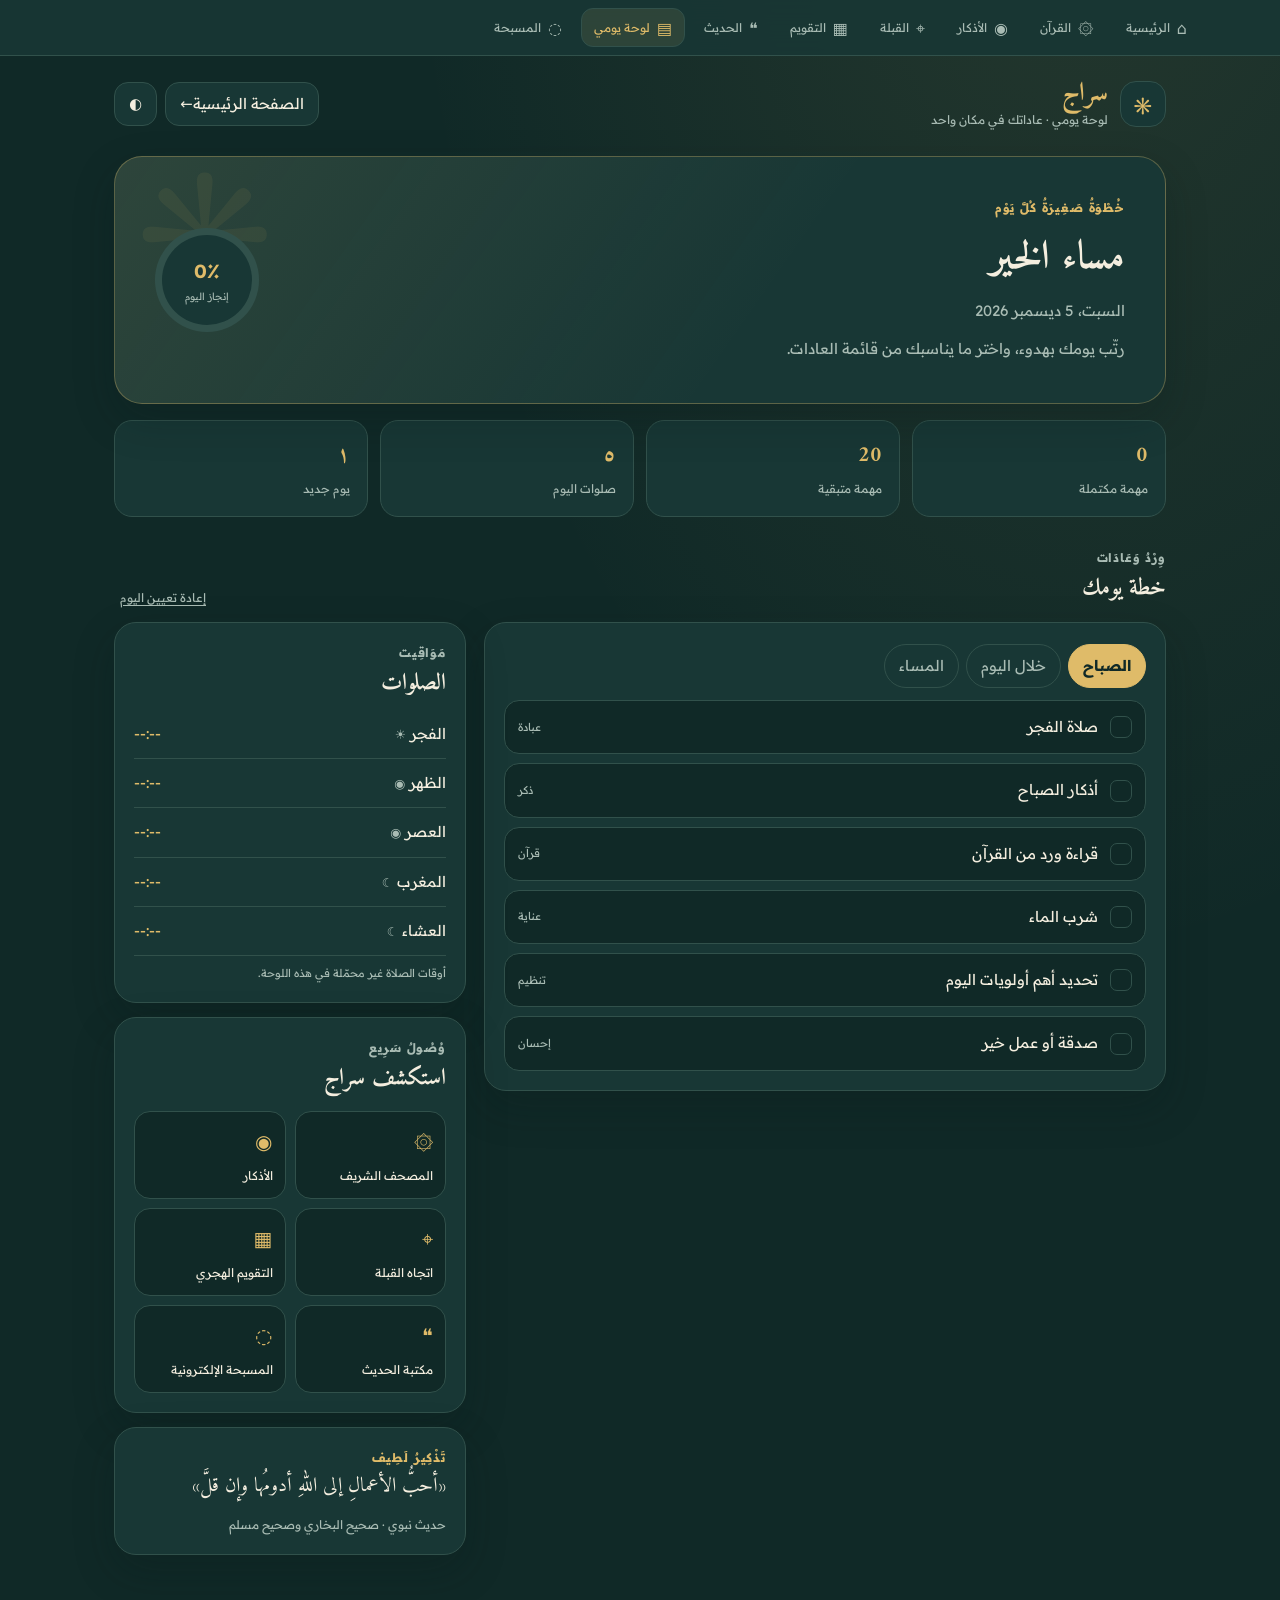
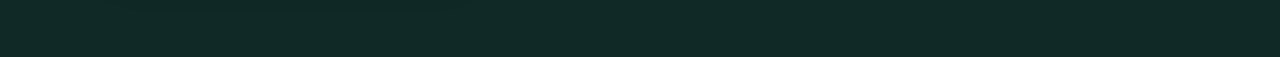
==== dashboard.html @ 0041d00b "Initial commit" ====
<!doctype html>
<html lang="ar" dir="rtl">
<head>
<meta charset="utf-8">
<meta name="viewport" content="width=device-width,initial-scale=1,viewport-fit=cover">
<meta name="theme-color" content="#102927">
<title>لوحة يومي · سراج</title>
<link rel="preconnect" href="https://fonts.googleapis.com">
<link href="https://fonts.googleapis.com/css2?family=Amiri:wght@400;700&family=Readex+Pro:wght@300;400;500;600;700&display=swap" rel="stylesheet">
<link rel="stylesheet" href="assets/css/dashboard.css">
<link rel="stylesheet" href="assets/css/site-nav.css">
<script src="assets/js/site-nav.js" defer></script>
</head>
<body>
<main class="wrap">
  <header class="topbar">
    <div class="brand"><div class="mark" aria-hidden="true">۞</div><div><h1>سراج</h1><p class="subtitle">لوحة يومي · عاداتك في مكان واحد</p></div></div>
    <div class="top-actions">
      <a class="back-link" href="index.html">الصفحة الرئيسية <span aria-hidden="true"> ←</span></a>
      <button class="icon-btn" id="theme" type="button" aria-label="تبديل المظهر">◐</button>
    </div>
  </header>

  <section class="hero" aria-labelledby="welcome">
    <div class="hero-content hero-row">
      <div>
        <p class="eyebrow">خُطْوَةٌ صَغِيرَةٌ كُلَّ يَوْم</p>
        <h2 id="welcome">أهلاً بك</h2>
        <p class="date" id="today"></p>
        <p class="muted" style="margin-top:12px">رتّب يومك بهدوء، واختر ما يناسبك من قائمة العادات.</p>
      </div>
      <div class="progress-ring" id="ring" role="progressbar" aria-label="إنجاز اليوم" aria-valuemin="0" aria-valuemax="100" aria-valuenow="0"><span><bdi id="percent">0%</bdi><small>إنجاز اليوم</small></span></div>
    </div>
  </section>

  <section class="stats" aria-label="ملخص اليوم">
    <div class="stat"><strong id="done-stat">0</strong><span>مهمة مكتملة</span></div>
    <div class="stat"><strong id="left-stat">0</strong><span>مهمة متبقية</span></div>
    <div class="stat"><strong>٥</strong><span>صلوات اليوم</span></div>
    <div class="stat"><strong id="streak-stat">١</strong><span>يوم جديد</span></div>
  </section>

  <div class="section-title"><div><p class="eyebrow">وِرْدٌ وَعَادَات</p><h2>خطة يومك</h2></div><button class="reset" id="reset" type="button">إعادة تعيين اليوم</button></div>
  <div class="layout">
    <section class="panel" aria-label="قائمة العادات اليومية">
      <div class="tabs" id="tabs" role="tablist" aria-label="فترات اليوم"></div>
      <div id="task-list" class="task-list" aria-live="polite"></div>
    </section>

    <aside class="side">
      <section class="panel">
        <div class="section-title" style="margin:0 0 6px"><div><p class="eyebrow">مَوَاقِيت</p><h2>الصلوات</h2></div></div>
        <div class="prayer"><span>الفجر <small>☀</small></span><time>--:--</time></div>
        <div class="prayer"><span>الظهر <small>◉</small></span><time>--:--</time></div>
        <div class="prayer"><span>العصر <small>◉</small></span><time>--:--</time></div>
        <div class="prayer"><span>المغرب <small>☾</small></span><time>--:--</time></div>
        <div class="prayer"><span>العشاء <small>☾</small></span><time>--:--</time></div>
        <p class="muted" style="font-size:11px;margin-top:8px">أوقات الصلاة غير محمّلة في هذه اللوحة.</p>
      </section>
      <section class="panel">
        <div class="section-title" style="margin:0 0 12px"><div><p class="eyebrow">وُصُولٌ سَرِيع</p><h2>استكشف سراج</h2></div></div>
        <div class="quick-grid">
          <a class="quick" href="index.html#quran"><b>۞</b><span>المصحف الشريف</span></a>
          <a class="quick" href="index.html#adhkar"><b>◉</b><span>الأذكار</span></a>
          <a class="quick" href="index.html#qibla"><b>⌖</b><span>اتجاه القبلة</span></a>
          <a class="quick" href="index.html#cal"><b>▦</b><span>التقويم الهجري</span></a>
          <a class="quick" href="index.html#hadith"><b>❝</b><span>مكتبة الحديث</span></a>
          <a class="quick" href="tasbih.html"><b>◌</b><span>المسبحة الإلكترونية</span></a>
        </div>
      </section>
      <section class="panel wide">
        <p class="eyebrow">تَذْكِيرٌ لَطِيف</p>
        <p class="quote">«أحبُّ الأعمالِ إلى اللهِ أدومُها وإن قلَّ»</p>
        <p class="quote-ref">حديث نبوي · صحيح البخاري وصحيح مسلم</p>
      </section>
    </aside>
  </div>
</main>
<div class="toast" id="toast" role="status" aria-live="polite"></div>
<script src="assets/js/dashboard.js" defer></script>
</body>
</html>
---- assets/css/dashboard.css ----
:root{color-scheme:dark;--bg:#102927;--surface:#183735;--surface2:#20413e;--ink:#f4eedf;--gold:#dfbb69;--muted:#a9bcb4;--line:#31514b;--glow:#dfbb691b;--shadow:0 16px 42px #071a183d;--green:#8bc5a1}
:root[data-theme=light]{color-scheme:light;--bg:#f4f0e5;--surface:#fffdf6;--surface2:#f0ead9;--ink:#203531;--gold:#85651f;--muted:#687b73;--line:#ded5bd;--glow:#85651f12;--shadow:0 16px 42px #604d2112;--green:#387b54}
*{box-sizing:border-box}
html{scroll-behavior:smooth}
body{margin:0;min-height:100vh;background:radial-gradient(ellipse at 85% -15%,var(--glow),transparent 45%),var(--bg);color:var(--ink);font:400 15px/1.75 'Readex Pro',system-ui,sans-serif;padding-bottom:48px}
button,a{font:inherit;color:inherit}
a{text-decoration:none}
button{cursor:pointer}
.wrap{width:min(1100px,100%);margin:auto;padding:22px 24px 54px}
.topbar{display:flex;align-items:center;justify-content:space-between;gap:14px;margin-bottom:26px}
.brand{display:flex;align-items:center;gap:12px}
.mark{display:grid;place-items:center;width:46px;height:46px;border:1px solid var(--line);border-radius:16px;color:var(--gold);font:30px/1 'Amiri',serif;background:var(--surface)}
h1,h2,h3,p{margin:0}
h1{font:700 26px 'Amiri',serif;color:var(--gold);line-height:1.2}
.subtitle,.muted{color:var(--muted)}
.subtitle{font-size:12px}
.top-actions{display:flex;gap:8px}
.icon-btn,.back-link{display:inline-flex;align-items:center;justify-content:center;min-height:42px;padding:8px 14px;border:1px solid var(--line);border-radius:14px;background:var(--surface);transition:.2s}
.icon-btn:hover,.back-link:hover,.task:hover{border-color:var(--gold);transform:translateY(-1px)}
.hero{position:relative;overflow:hidden;padding:clamp(22px,5vw,40px);border:1px solid #dfbb6955;border-radius:28px;background:linear-gradient(125deg,var(--glow),transparent 62%),var(--surface);box-shadow:var(--shadow)}
.hero:after{content:"۞";position:absolute;inset-inline-end:18px;top:-50px;color:var(--gold);font:220px/1 'Amiri',serif;opacity:.07;pointer-events:none}
.hero-content{position:relative;z-index:1}
.eyebrow{color:var(--gold);font-size:12px;font-weight:700;letter-spacing:.07em}
.hero h2{margin:5px 0;font:700 clamp(28px,5vw,40px) 'Amiri',serif}
.hero .date{margin-top:5px;color:var(--muted)}
.hero-row{display:flex;align-items:center;justify-content:space-between;gap:18px}
.progress-ring{flex:none;display:grid;place-items:center;width:104px;height:104px;border-radius:50%;background:conic-gradient(var(--gold) var(--progress,0%),var(--line) 0);position:relative}
.progress-ring:before{content:"";position:absolute;inset:7px;border-radius:50%;background:var(--surface)}
.progress-ring span{position:relative;text-align:center;font-size:19px;font-weight:700;color:var(--gold);direction:ltr}
.progress-ring small{display:block;color:var(--muted);font-size:10px;font-weight:400}
.stats{display:grid;grid-template-columns:repeat(4,1fr);gap:12px;margin:16px 0 30px}
.stat{padding:15px 17px;border:1px solid var(--line);border-radius:18px;background:var(--surface)}
.stat strong{display:block;font:700 22px 'Amiri',serif;color:var(--gold)}
.stat span{font-size:12px;color:var(--muted)}
.section-title{display:flex;align-items:end;justify-content:space-between;gap:10px;margin:28px 0 13px}
.section-title h2{font:700 23px 'Amiri',serif}
.section-title p{font-size:12px;color:var(--muted)}
.layout{display:grid;grid-template-columns:minmax(0,1.55fr) minmax(260px,.8fr);gap:18px;align-items:start}
.panel{padding:19px;border:1px solid var(--line);border-radius:22px;background:var(--surface);box-shadow:var(--shadow)}
.tabs{display:flex;gap:7px;overflow:auto;padding:2px 0 12px;scrollbar-width:none}
.tabs::-webkit-scrollbar{display:none}
.tab{flex:none;padding:8px 14px;border:1px solid var(--line);border-radius:999px;background:transparent;color:var(--muted)}
.tab[aria-selected=true]{border-color:var(--gold);background:var(--gold);color:var(--bg);font-weight:700}
.task-list{display:grid;gap:9px}
.task{width:100%;display:flex;align-items:center;gap:12px;text-align:right;padding:13px;border:1px solid var(--line);border-radius:15px;background:var(--bg);transition:.18s}
.check{flex:none;display:grid;place-items:center;width:22px;height:22px;border:1.5px solid var(--line);border-radius:7px;color:transparent;font-size:13px}
.task[aria-pressed=true] .check{background:var(--gold);border-color:var(--gold);color:var(--bg)}
.task[aria-pressed=true] .task-label{text-decoration:line-through;color:var(--muted)}
.task-label{flex:1}
.task-tag{font-size:11px;color:var(--muted);white-space:nowrap}
.task-tag.done{color:var(--green)}
.empty{padding:28px 12px;text-align:center;color:var(--muted)}
.side{display:grid;gap:14px}
.prayer{display:flex;align-items:center;justify-content:space-between;gap:8px;padding:11px 0;border-bottom:1px solid var(--line)}
.prayer:last-child{border-bottom:0}
.prayer time{font-variant-numeric:tabular-nums;color:var(--gold);direction:ltr}
.prayer small{color:var(--muted)}
.quick-grid{display:grid;grid-template-columns:repeat(2,1fr);gap:9px}
.quick{display:grid;gap:6px;min-height:84px;align-content:center;padding:12px;border:1px solid var(--line);border-radius:16px;background:var(--bg);transition:.2s}
.quick:hover{border-color:var(--gold);transform:translateY(-1px)}
.quick b{font-size:20px;color:var(--gold);font-weight:500}
.quick span{font-size:12px}
.quote{font:20px/1.9 'Amiri',serif;color:var(--ink)}
.quote-ref{margin-top:8px;color:var(--muted);font-size:12px}
.reset{border:0;background:transparent;color:var(--muted);font-size:12px;text-decoration:underline;text-underline-offset:3px}
.toast{position:fixed;inset:auto 16px calc(18px + env(safe-area-inset-bottom)) 16px;margin:auto;width:max-content;max-width:calc(100% - 32px);padding:10px 16px;border:1px solid var(--line);border-radius:13px;background:var(--surface2);box-shadow:var(--shadow);opacity:0;transform:translateY(10px);pointer-events:none;transition:.2s}
.toast.show{opacity:1;transform:translateY(0)}
@media(max-width:760px){.wrap{padding:17px 15px 36px}.layout{grid-template-columns:1fr}.side{grid-template-columns:repeat(2,minmax(0,1fr))}.side .wide{grid-column:1/-1}.stats{grid-template-columns:repeat(2,1fr)}}
@media(max-width:430px){.hero-row{align-items:flex-start}.progress-ring{width:82px;height:82px}.progress-ring:before{inset:6px}.side{grid-template-columns:1fr}.side .wide{grid-column:auto}.task-tag{font-size:10px}.panel{padding:14px}}
@media(prefers-reduced-motion:reduce){*,*:before,*:after{scroll-behavior:auto!important;transition:none!important}}
---- assets/css/site-nav.css ----
.site-nav{position:sticky;top:0;z-index:20;width:100%;display:flex;justify-content:center;padding:8px 14px;background:color-mix(in srgb,var(--card,var(--surface,#183735)) 92%,transparent);border-bottom:1px solid var(--line,#31514b);backdrop-filter:blur(16px)}
.site-nav__items{width:min(1120px,100%);display:flex;align-items:center;gap:6px;overflow-x:auto;scrollbar-width:none}
.site-nav__items::-webkit-scrollbar{display:none}
.site-nav a{flex:none;display:inline-flex;align-items:center;gap:7px;padding:8px 12px;border:1px solid transparent;border-radius:12px;color:var(--mut,var(--muted,#a9bcb4));font-size:12px;white-space:nowrap;transition:background .18s ease,color .18s ease,border-color .18s ease}
.site-nav a:hover,.site-nav a[aria-current=page]{color:var(--gold,#dfbb69);border-color:var(--line,#31514b);background:var(--glow,#dfbb691b)}
.site-nav__icon{font-size:16px;line-height:1}
.site-nav a:focus-visible{outline:2px solid var(--gold,#dfbb69);outline-offset:2px}
@media(max-width:600px){.site-nav{padding:7px 8px}.site-nav__items{justify-content:flex-start}.site-nav a{padding:8px 10px}}
@media(prefers-reduced-motion:reduce){.site-nav a{transition:none}}
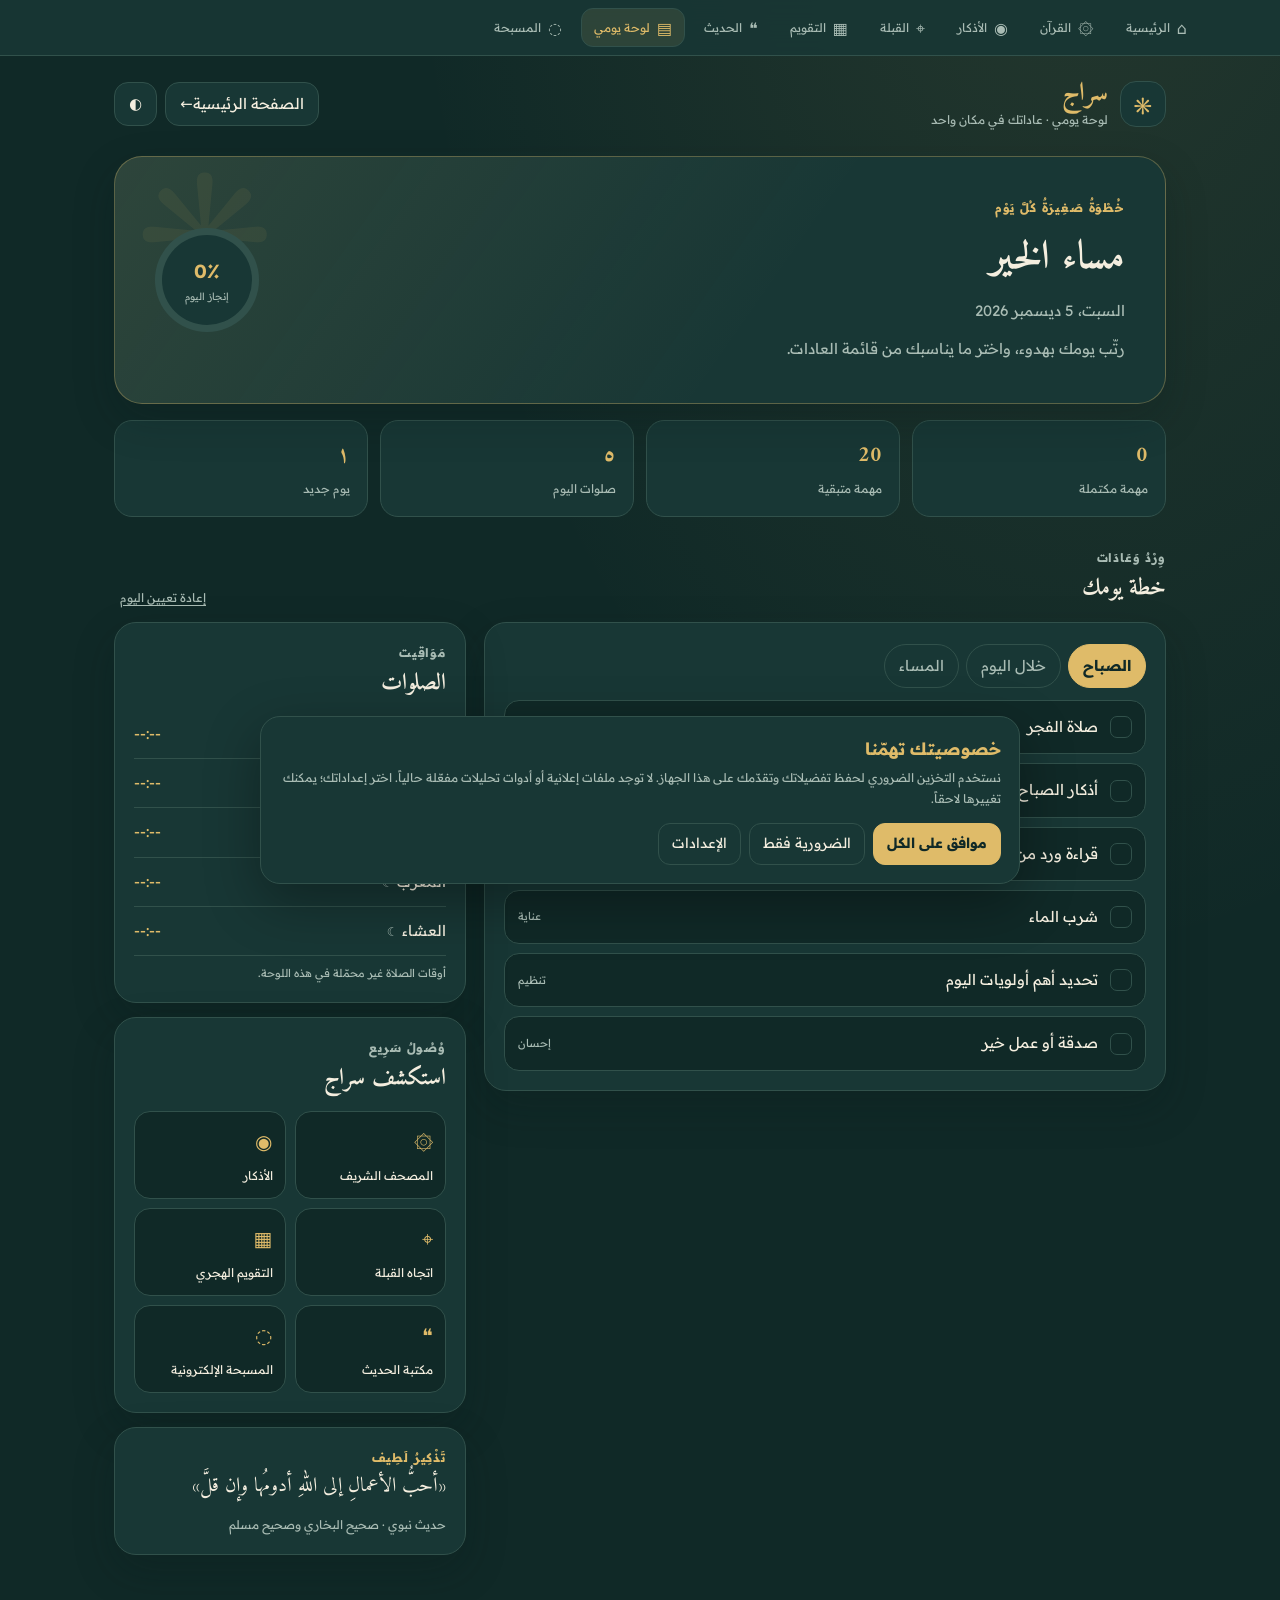
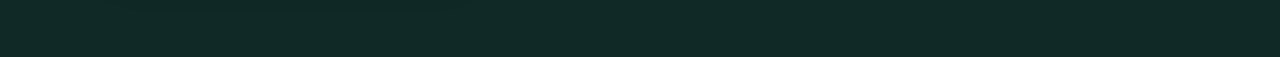
==== commit 5e6e7036: "Initial commit" ====
--- a/dashboard.html
+++ b/dashboard.html
@@ -4,12 +4,27 @@
 <meta charset="utf-8">
 <meta name="viewport" content="width=device-width,initial-scale=1,viewport-fit=cover">
 <meta name="theme-color" content="#102927">
-<title>لوحة يومي · سراج</title>
+<meta name="description" content="نظّم وردك وعاداتك اليومية مع لوحة سراج الإسلامية، وتابع إنجازك اليومي بخطوات بسيطة.">
+<meta name="robots" content="index,follow,max-image-preview:large">
+<link rel="canonical" href="https://siraj-islamic.vercel.app/dashboard.html">
+<link rel="icon" type="image/svg+xml" href="assets/favicon.svg">
+<meta property="og:type" content="website">
+<meta property="og:site_name" content="سراج إسلامي | Siraj Islamic">
+<meta property="og:title" content="لوحة يومي · سراج إسلامي">
+<meta property="og:description" content="نظّم وردك وعاداتك اليومية وتابع إنجازك مع سراج.">
+<meta property="og:url" content="https://siraj-islamic.vercel.app/dashboard.html">
+<meta property="og:locale" content="ar_TN">
+<meta name="twitter:card" content="summary">
+<meta name="twitter:title" content="لوحة يومي · سراج إسلامي">
+<meta name="twitter:description" content="نظّم وردك وعاداتك اليومية وتابع إنجازك مع سراج.">
 <link rel="preconnect" href="https://fonts.googleapis.com">
 <link href="https://fonts.googleapis.com/css2?family=Amiri:wght@400;700&family=Readex+Pro:wght@300;400;500;600;700&display=swap" rel="stylesheet">
 <link rel="stylesheet" href="assets/css/dashboard.css">
 <link rel="stylesheet" href="assets/css/site-nav.css">
+<link rel="stylesheet" href="assets/css/cookie-consent.css">
 <script src="assets/js/site-nav.js" defer></script>
+<script src="assets/js/cookie-consent.js" defer></script>
+<title>لوحة يومي · سراج إسلامي</title>
 </head>
 <body>
 <main class="wrap">
--- a/assets/css/cookie-consent.css
+++ b/assets/css/cookie-consent.css
@@ -0,0 +1,18 @@
+.cookie-consent{position:fixed;z-index:100;inset:auto 16px calc(16px + env(safe-area-inset-bottom,0px));margin-inline:auto;width:min(760px,calc(100% - 32px));padding:18px;border:1px solid var(--line,#31514b);border-radius:20px;background:var(--card,var(--surface,#183735));color:var(--ink,#f4eedf);box-shadow:0 18px 55px #0005;font:14px/1.7 'Readex Pro',system-ui,sans-serif}
+.cookie-consent[hidden],.cookie-consent__settings[hidden]{display:none}
+body.has-bottom-nav .cookie-consent{bottom:calc(88px + env(safe-area-inset-bottom,0px))}
+.cookie-consent__heading{margin:0 0 5px;color:var(--gold,#dfbb69);font-size:17px}
+.cookie-consent__copy{margin:0;color:var(--mut,var(--muted,#a9bcb4));font-size:12px}
+.cookie-consent__actions{display:flex;flex-wrap:wrap;gap:8px;margin-top:14px}
+.cookie-consent button{min-height:40px;padding:8px 13px;border:1px solid var(--line,#31514b);border-radius:12px;background:transparent;color:inherit;font:inherit;cursor:pointer}
+.cookie-consent button:hover,.cookie-consent button:focus-visible{border-color:var(--gold,#dfbb69);outline-color:var(--gold,#dfbb69)}
+.cookie-consent button[data-cookie-accept]{border-color:var(--gold,#dfbb69);background:var(--gold,#dfbb69);color:var(--bg,#102927);font-weight:700}
+.cookie-consent__settings{margin-top:12px;padding-top:12px;border-top:1px solid var(--line,#31514b)}
+.cookie-consent__settings p{margin:0 0 8px;color:var(--mut,var(--muted,#a9bcb4));font-size:12px}
+.cookie-consent__settings label{display:flex;align-items:center;gap:8px}
+.cookie-consent__settings input{width:auto;accent-color:var(--gold,#dfbb69)}
+.cookie-consent__reopen{position:fixed;z-index:19;inset:auto 12px calc(12px + env(safe-area-inset-bottom,0px)) auto;width:42px;height:42px;border:1px solid var(--line,#31514b);border-radius:50%;background:var(--card,var(--surface,#183735));color:var(--gold,#dfbb69);font-size:18px;cursor:pointer}
+body.has-bottom-nav .cookie-consent__reopen{bottom:calc(84px + env(safe-area-inset-bottom,0px))}
+.cookie-consent__reopen:focus-visible{outline:2px solid var(--gold,#dfbb69);outline-offset:2px}
+@media(max-width:480px){.cookie-consent{inset-inline:10px;width:auto;padding:15px}.cookie-consent__actions button{flex:1}}
+@media(prefers-reduced-motion:reduce){.cookie-consent *{scroll-behavior:auto!important}}
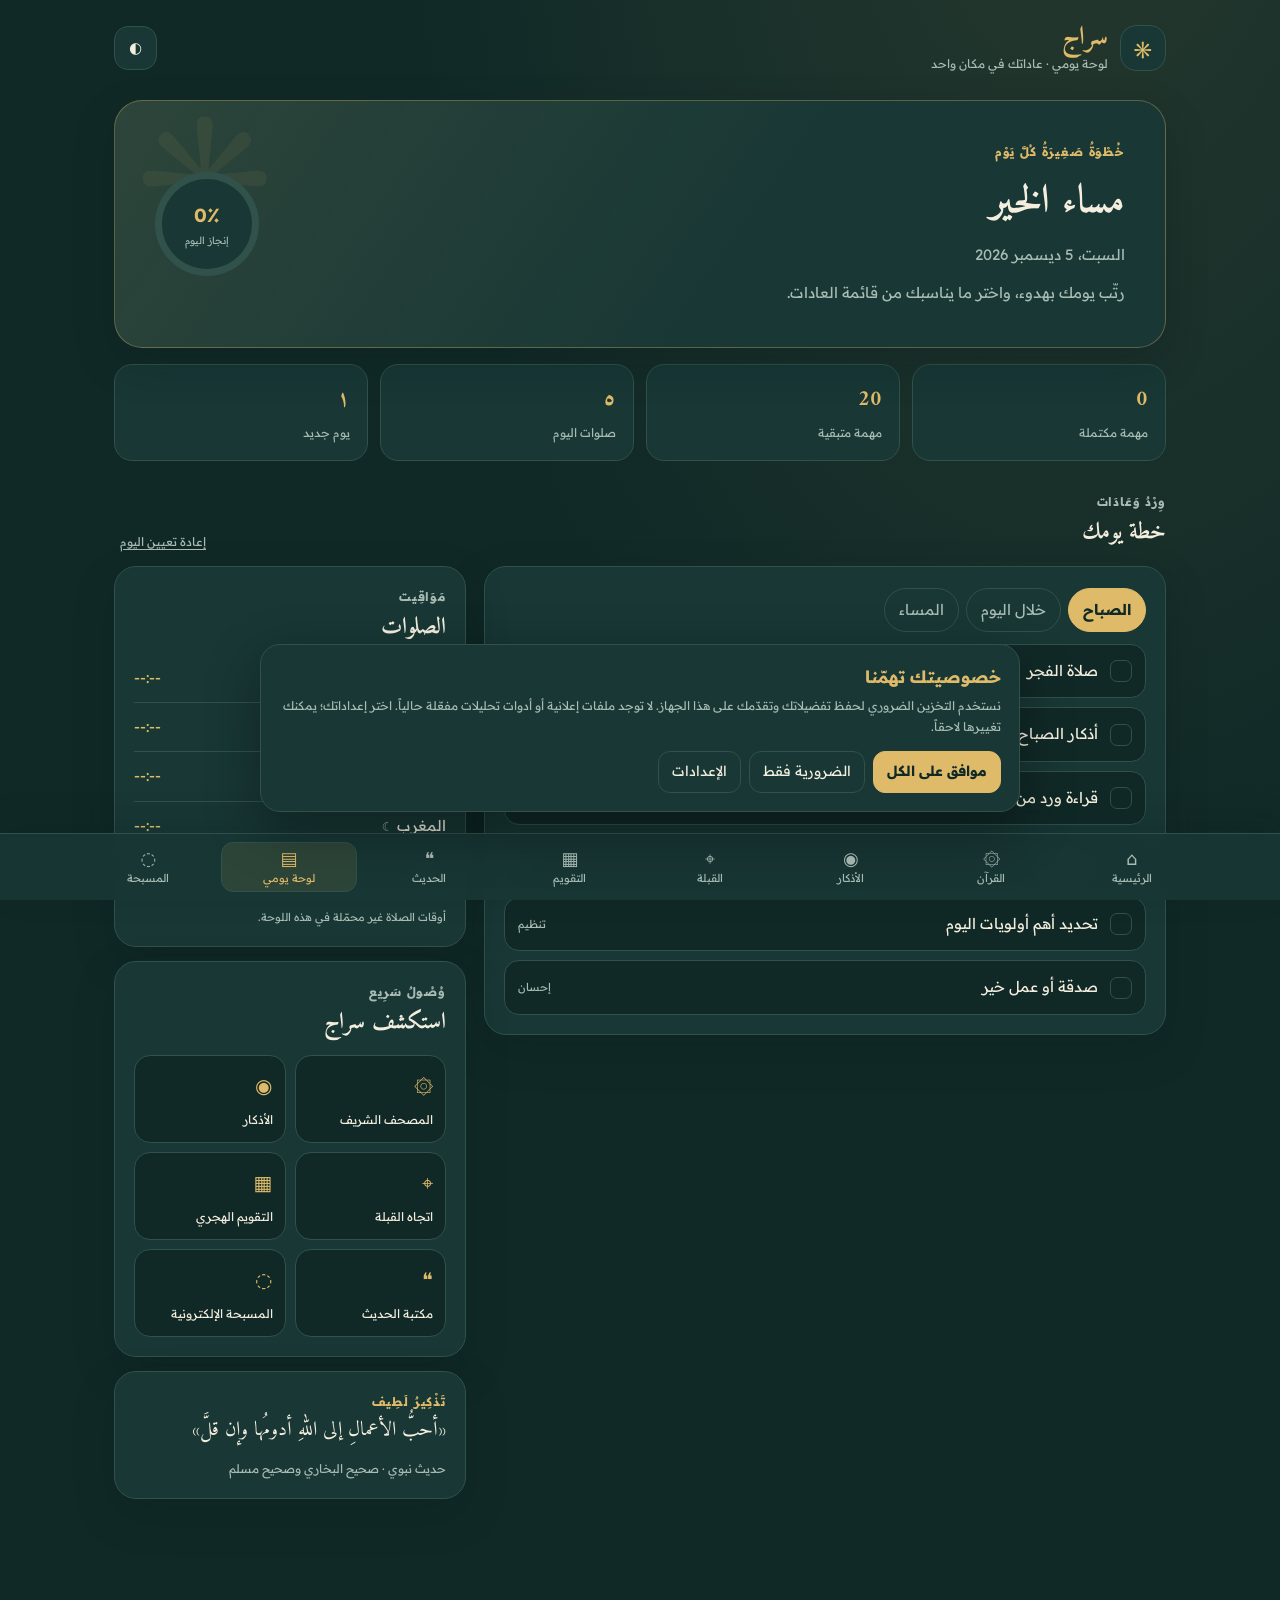
==== commit b2ff08bd: "Initial commit" ====
--- a/dashboard.html
+++ b/dashboard.html
@@ -31,7 +31,6 @@
   <header class="topbar">
     <div class="brand"><div class="mark" aria-hidden="true">۞</div><div><h1>سراج</h1><p class="subtitle">لوحة يومي · عاداتك في مكان واحد</p></div></div>
     <div class="top-actions">
-      <a class="back-link" href="index.html">الصفحة الرئيسية <span aria-hidden="true"> ←</span></a>
       <button class="icon-btn" id="theme" type="button" aria-label="تبديل المظهر">◐</button>
     </div>
   </header>
--- a/assets/css/site-nav.css
+++ b/assets/css/site-nav.css
@@ -1,9 +1,10 @@
-.site-nav{position:sticky;top:0;z-index:20;width:100%;display:flex;justify-content:center;padding:8px 14px;background:color-mix(in srgb,var(--card,var(--surface,#183735)) 92%,transparent);border-bottom:1px solid var(--line,#31514b);backdrop-filter:blur(16px)}
-.site-nav__items{width:min(1120px,100%);display:flex;align-items:center;gap:6px;overflow-x:auto;scrollbar-width:none}
+.site-nav{position:fixed;inset:auto 0 0;z-index:90;width:100%;display:flex;justify-content:center;padding:8px 14px calc(8px + env(safe-area-inset-bottom,0px));background:color-mix(in srgb,var(--card,var(--surface,#183735)) 94%,transparent);border-top:1px solid var(--line,#31514b);box-shadow:0 -10px 35px #06191822;backdrop-filter:blur(18px)}
+.site-nav__items{width:min(1120px,100%);display:flex;align-items:stretch;justify-content:space-between;gap:4px;overflow-x:auto;scrollbar-width:none}
 .site-nav__items::-webkit-scrollbar{display:none}
-.site-nav a{flex:none;display:inline-flex;align-items:center;gap:7px;padding:8px 12px;border:1px solid transparent;border-radius:12px;color:var(--mut,var(--muted,#a9bcb4));font-size:12px;white-space:nowrap;transition:background .18s ease,color .18s ease,border-color .18s ease}
+.site-nav a{flex:1;min-width:76px;display:inline-flex;flex-direction:column;align-items:center;justify-content:center;gap:2px;padding:5px 8px;border:1px solid transparent;border-radius:12px;color:var(--mut,var(--muted,#a9bcb4));font-size:11px;line-height:1.35;white-space:nowrap;text-decoration:none;transition:background .18s ease,color .18s ease,border-color .18s ease}
 .site-nav a:hover,.site-nav a[aria-current=page]{color:var(--gold,#dfbb69);border-color:var(--line,#31514b);background:var(--glow,#dfbb691b)}
-.site-nav__icon{font-size:16px;line-height:1}
+.site-nav__icon{font-size:18px;line-height:1.2}
 .site-nav a:focus-visible{outline:2px solid var(--gold,#dfbb69);outline-offset:2px}
-@media(max-width:600px){.site-nav{padding:7px 8px}.site-nav__items{justify-content:flex-start}.site-nav a{padding:8px 10px}}
+body{padding-bottom:calc(78px + env(safe-area-inset-bottom,0px))}
+@media(max-width:600px){.site-nav{padding:6px 5px calc(6px + env(safe-area-inset-bottom,0px))}.site-nav__items{justify-content:flex-start}.site-nav a{flex:1;min-width:67px;padding:5px 3px;font-size:10px}}
 @media(prefers-reduced-motion:reduce){.site-nav a{transition:none}}
--- a/assets/css/cookie-consent.css
+++ b/assets/css/cookie-consent.css
@@ -11,7 +11,7 @@
 .cookie-consent__settings p{margin:0 0 8px;color:var(--mut,var(--muted,#a9bcb4));font-size:12px}
 .cookie-consent__settings label{display:flex;align-items:center;gap:8px}
 .cookie-consent__settings input{width:auto;accent-color:var(--gold,#dfbb69)}
-.cookie-consent__reopen{position:fixed;z-index:19;inset:auto 12px calc(12px + env(safe-area-inset-bottom,0px)) auto;width:42px;height:42px;border:1px solid var(--line,#31514b);border-radius:50%;background:var(--card,var(--surface,#183735));color:var(--gold,#dfbb69);font-size:18px;cursor:pointer}
+.cookie-consent__reopen{position:fixed;z-index:89;inset:auto 12px calc(86px + env(safe-area-inset-bottom,0px)) auto;width:42px;height:42px;border:1px solid var(--line,#31514b);border-radius:50%;background:var(--card,var(--surface,#183735));color:var(--gold,#dfbb69);font-size:18px;cursor:pointer}
 body.has-bottom-nav .cookie-consent__reopen{bottom:calc(84px + env(safe-area-inset-bottom,0px))}
 .cookie-consent__reopen:focus-visible{outline:2px solid var(--gold,#dfbb69);outline-offset:2px}
 @media(max-width:480px){.cookie-consent{inset-inline:10px;width:auto;padding:15px}.cookie-consent__actions button{flex:1}}
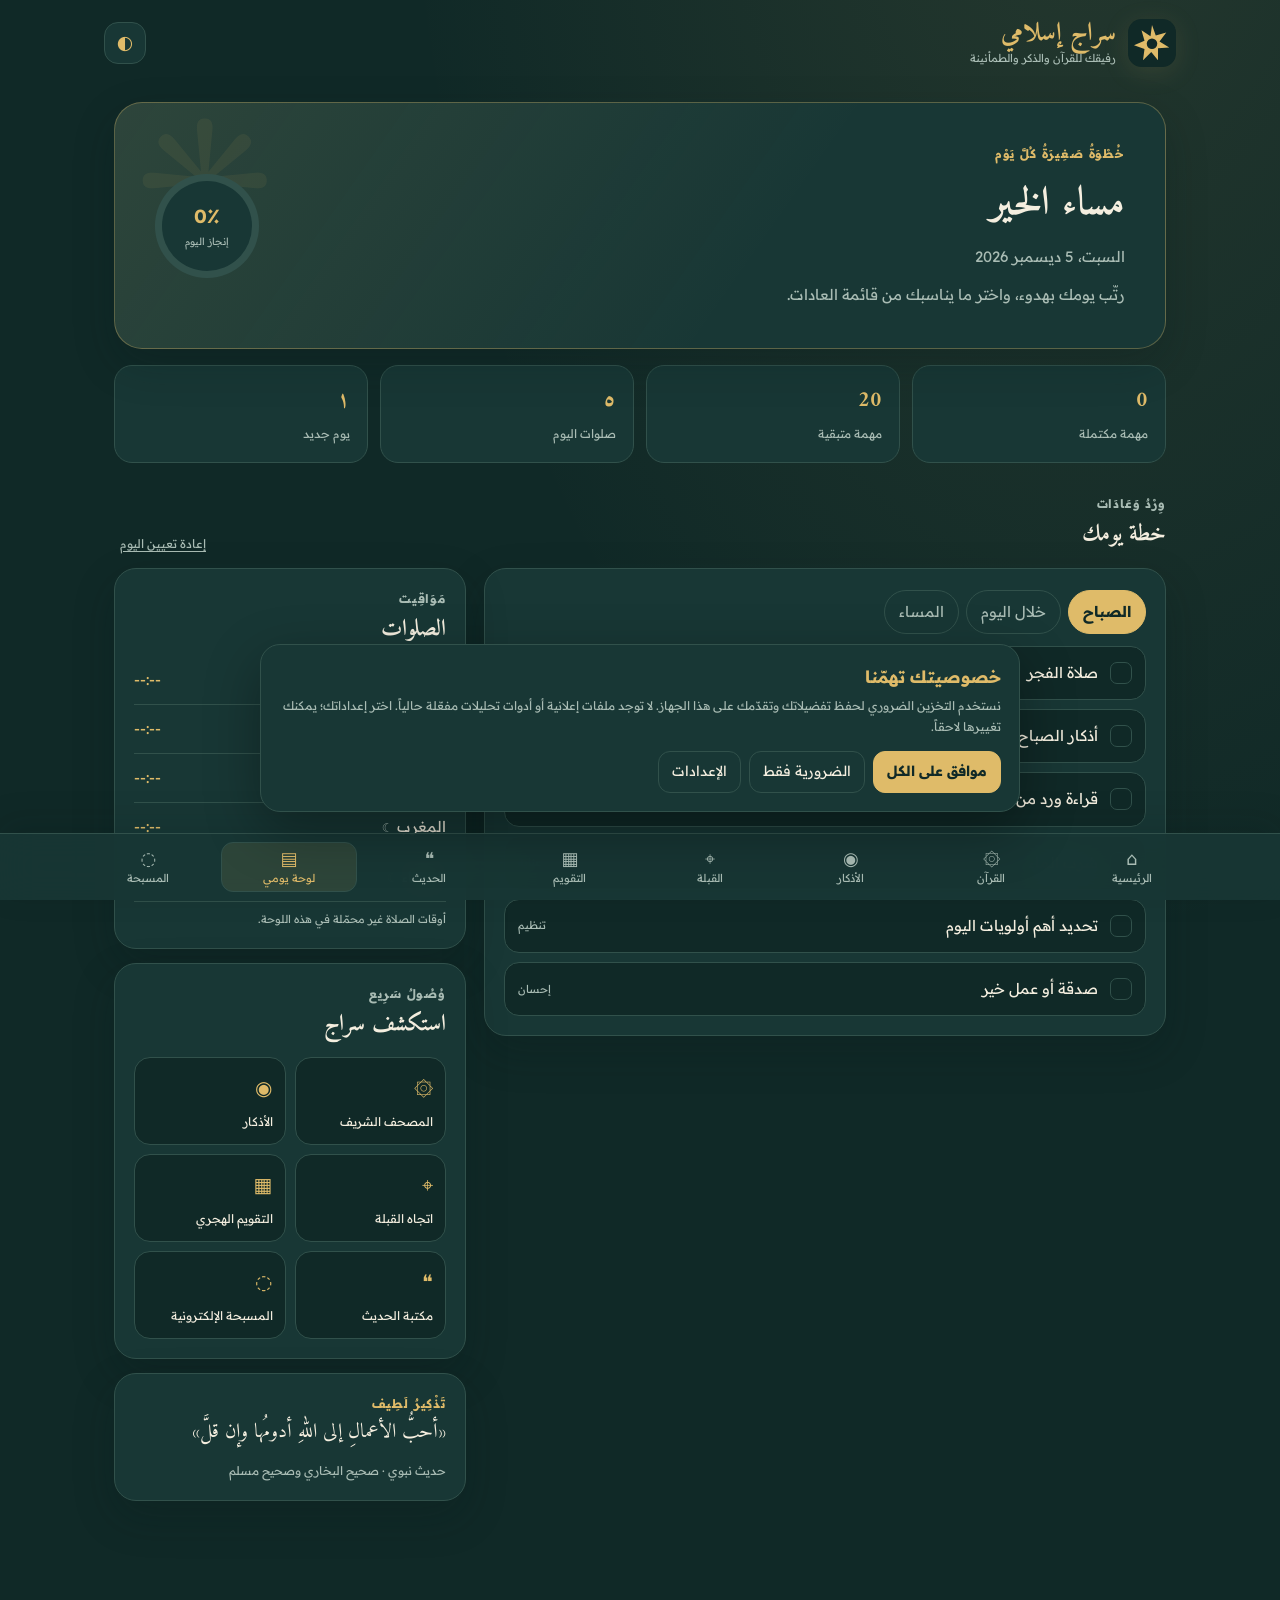
==== commit 14729211: "Initial commit" ====
--- a/dashboard.html
+++ b/dashboard.html
@@ -20,21 +20,16 @@
 <link rel="preconnect" href="https://fonts.googleapis.com">
 <link href="https://fonts.googleapis.com/css2?family=Amiri:wght@400;700&family=Readex+Pro:wght@300;400;500;600;700&display=swap" rel="stylesheet">
 <link rel="stylesheet" href="assets/css/dashboard.css">
+<link rel="stylesheet" href="assets/css/site-header.css">
 <link rel="stylesheet" href="assets/css/site-nav.css">
 <link rel="stylesheet" href="assets/css/cookie-consent.css">
+<script src="assets/js/site-header.js" defer></script>
 <script src="assets/js/site-nav.js" defer></script>
 <script src="assets/js/cookie-consent.js" defer></script>
 <title>لوحة يومي · سراج إسلامي</title>
 </head>
 <body>
 <main class="wrap">
-  <header class="topbar">
-    <div class="brand"><div class="mark" aria-hidden="true">۞</div><div><h1>سراج</h1><p class="subtitle">لوحة يومي · عاداتك في مكان واحد</p></div></div>
-    <div class="top-actions">
-      <button class="icon-btn" id="theme" type="button" aria-label="تبديل المظهر">◐</button>
-    </div>
-  </header>
-
   <section class="hero" aria-labelledby="welcome">
     <div class="hero-content hero-row">
       <div>
--- a/assets/css/site-header.css
+++ b/assets/css/site-header.css
@@ -0,0 +1,12 @@
+.site-header{width:min(1120px,100%);margin:0 auto;padding:18px 24px 12px;display:flex;align-items:center;justify-content:space-between;gap:14px}
+.site-header__brand{min-width:0;display:inline-flex;align-items:center;gap:12px;color:var(--ink,#f4eedf);text-decoration:none}
+.site-header__logo{width:48px;height:48px;flex:none;display:block;filter:drop-shadow(0 5px 12px var(--glow,#dfbb691b))}
+.site-header__words{display:grid;gap:1px}
+.site-header__title{font:700 26px/1.2 'Amiri',serif;color:var(--gold,#dfbb69)}
+.site-header__tagline{font:400 11px/1.6 'Readex Pro',system-ui,sans-serif;color:var(--mut,var(--muted,#a9bcb4))}
+.site-header__actions{display:flex;align-items:center;gap:9px}
+.site-header__theme{width:42px;height:42px;display:grid;place-items:center;border:1px solid var(--line,#31514b);border-radius:14px;background:var(--card,var(--surface,#183735));color:var(--gold,#dfbb69);font-size:19px;cursor:pointer;transition:background .18s ease,border-color .18s ease,transform .18s ease}
+.site-header__theme:hover{border-color:var(--gold,#dfbb69);background:var(--glow,#dfbb691b);transform:translateY(-1px)}
+.site-header__theme:focus-visible{outline:2px solid var(--gold,#dfbb69);outline-offset:3px}
+@media(max-width:600px){.site-header{padding:14px 15px 10px}.site-header__logo{width:43px;height:43px}.site-header__title{font-size:24px}.site-header__tagline{font-size:10px}}
+@media(prefers-reduced-motion:reduce){.site-header__theme{transition:none}}
